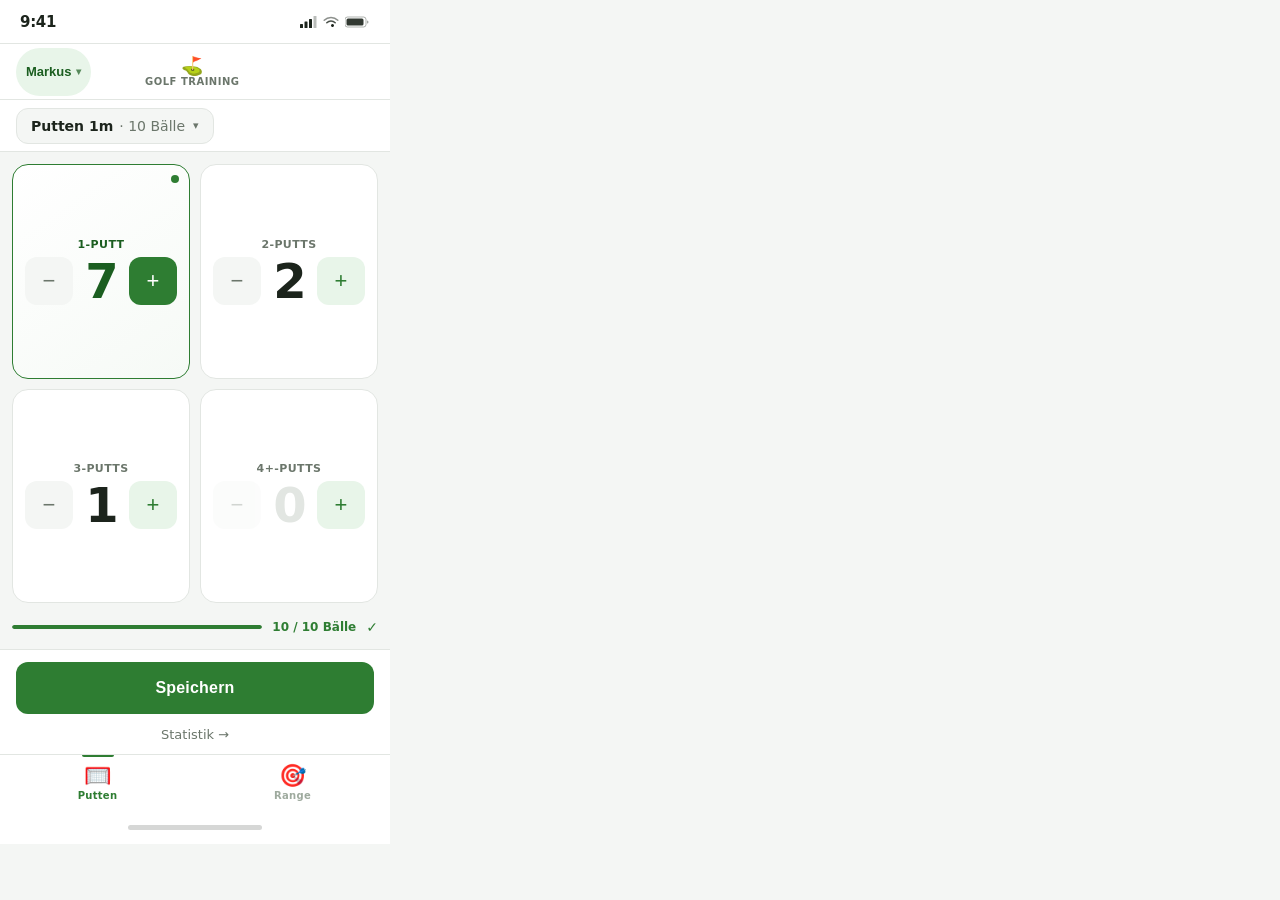
==== _bmad-output/planning-artifacts/ux-designs/ux-worktracker-golf-training-2026-06-18/.working/mock-putten-aufnahme.html @ d01dae8b "Add UI mocks for mobile-first redesign (Putten, Range, Statistik)" ====
<!DOCTYPE html>
<html lang="de">
<head>
  <meta charset="UTF-8">
  <meta name="viewport" content="width=390, initial-scale=1.0">
  <title>Golf Training – Putten Aufnahme</title>
  <style>
    /* ── Reset & base ───────────────────────────────────────── */
    *, *::before, *::after { box-sizing: border-box; margin: 0; padding: 0; }

    :root {
      --primary:        #2e7d32;
      --primary-dark:   #1b5e20;
      --primary-light:  #e8f5e9;
      --surface:        #f4f6f4;
      --card:           #ffffff;
      --divider:        #e2e6e2;
      --text-primary:   #1c241c;
      --text-muted:     #6b766b;
      --error:          #c62828;
      --r-sm:           6px;
      --r-md:           12px;
      --r-lg:           16px;
      --r-pill:         999px;
      --touch-min:      48px;
    }

    html, body {
      width: 390px;
      height: 844px;
      overflow: hidden;
      font-family: system-ui, -apple-system, sans-serif;
      background: var(--surface);
      color: var(--text-primary);
      -webkit-font-smoothing: antialiased;
    }

    /* ── Full-screen phone shell ────────────────────────────── */
    .phone {
      width: 390px;
      height: 844px;
      display: flex;
      flex-direction: column;
      background: var(--surface);
      position: relative;
      overflow: hidden;
    }

    /* ── iOS status bar simulation ──────────────────────────── */
    .status-bar {
      height: 44px;
      background: var(--card);
      display: flex;
      align-items: center;
      justify-content: space-between;
      padding: 0 20px;
      flex-shrink: 0;
      border-bottom: 1px solid var(--divider);
    }
    .status-bar__time {
      font-size: 15px;
      font-weight: 600;
      letter-spacing: -0.3px;
      color: var(--text-primary);
    }
    .status-bar__icons {
      display: flex;
      align-items: center;
      gap: 6px;
    }
    .status-bar__icons svg {
      fill: var(--text-primary);
    }

    /* ── App header ─────────────────────────────────────────── */
    .app-header {
      height: 56px;
      background: var(--card);
      border-bottom: 1px solid var(--divider);
      display: flex;
      align-items: center;
      justify-content: space-between;
      padding: 0 16px;
      flex-shrink: 0;
    }

    .player-chip {
      display: inline-flex;
      align-items: center;
      gap: 4px;
      background: var(--primary-light);
      color: var(--primary-dark);
      font-size: 13px;
      font-weight: 600;
      padding: 6px 10px;
      border-radius: var(--r-pill);
      min-height: var(--touch-min);
      cursor: pointer;
      border: none;
      outline: none;
    }
    .player-chip__caret {
      font-size: 10px;
      opacity: 0.7;
    }

    .app-header__title {
      display: flex;
      flex-direction: column;
      align-items: center;
      gap: 1px;
    }
    .app-header__icon {
      font-size: 18px;
      line-height: 1;
    }
    .app-header__name {
      font-size: 10px;
      font-weight: 600;
      color: var(--text-muted);
      letter-spacing: 0.5px;
      text-transform: uppercase;
    }

    .app-header__right {
      width: 80px; /* mirror left side for centering */
    }

    /* ── Picker strip ───────────────────────────────────────── */
    .picker-strip {
      height: 52px;
      background: var(--card);
      border-bottom: 1px solid var(--divider);
      display: flex;
      align-items: center;
      padding: 0 16px;
      flex-shrink: 0;
    }

    .exercise-chip {
      display: inline-flex;
      align-items: center;
      gap: 6px;
      background: var(--surface);
      border: 1.5px solid var(--divider);
      border-radius: var(--r-md);
      padding: 0 14px;
      height: 36px;
      font-size: 14px;
      font-weight: 600;
      color: var(--text-primary);
      cursor: pointer;
    }
    .exercise-chip__label {
      color: var(--text-muted);
      font-weight: 400;
    }
    .exercise-chip__caret {
      font-size: 11px;
      color: var(--text-muted);
      margin-left: 2px;
    }

    /* ── Recording area ─────────────────────────────────────── */
    .recording-area {
      flex: 1;
      display: flex;
      flex-direction: column;
      padding: 12px 12px 8px;
      gap: 10px;
      min-height: 0;
    }

    .counter-grid {
      display: grid;
      grid-template-columns: 1fr 1fr;
      grid-template-rows: 1fr 1fr;
      gap: 10px;
      flex: 1;
      min-height: 0;
    }

    /* ── Counter cell ───────────────────────────────────────── */
    .counter-cell {
      background: var(--card);
      border-radius: var(--r-lg);
      border: 1.5px solid var(--divider);
      display: flex;
      flex-direction: column;
      align-items: center;
      justify-content: center;
      padding: 12px 8px;
      position: relative;
      min-height: 120px;
      transition: border-color 0.15s;
    }

    .counter-cell--active {
      border-color: var(--primary);
      background: linear-gradient(145deg, #ffffff 0%, #f6faf6 100%);
    }

    .counter-cell__label {
      font-size: 11px;
      font-weight: 600;
      color: var(--text-muted);
      letter-spacing: 0.4px;
      text-transform: uppercase;
      margin-bottom: 6px;
    }

    .counter-cell--active .counter-cell__label {
      color: var(--primary-dark);
    }

    .counter-cell__controls {
      display: flex;
      align-items: center;
      justify-content: center;
      gap: 0;
      width: 100%;
    }

    .counter-btn {
      width: 48px;
      height: 48px;
      border-radius: var(--r-md);
      border: none;
      background: var(--surface);
      color: var(--text-primary);
      font-size: 22px;
      font-weight: 300;
      cursor: pointer;
      display: flex;
      align-items: center;
      justify-content: center;
      flex-shrink: 0;
      transition: background 0.1s, transform 0.08s;
      -webkit-tap-highlight-color: transparent;
    }

    .counter-btn:active {
      background: var(--divider);
      transform: scale(0.94);
    }

    .counter-btn--minus {
      color: var(--text-muted);
    }

    .counter-btn--plus {
      color: var(--primary);
      background: var(--primary-light);
    }

    .counter-btn--plus:active {
      background: #c8e6c9;
    }

    .counter-cell--active .counter-btn--plus {
      background: var(--primary);
      color: #fff;
    }

    .counter-cell--active .counter-btn--plus:active {
      background: var(--primary-dark);
    }

    .counter-cell__value {
      font-size: 3rem;
      font-weight: 700;
      line-height: 1;
      color: var(--text-primary);
      min-width: 56px;
      text-align: center;
      letter-spacing: -2px;
    }

    .counter-cell--active .counter-cell__value {
      color: var(--primary-dark);
    }

    .counter-cell--zero .counter-cell__value {
      color: var(--divider);
    }

    /* Dot indicator at top-right of cell */
    .counter-cell__dot {
      position: absolute;
      top: 10px;
      right: 10px;
      width: 8px;
      height: 8px;
      border-radius: 50%;
      background: var(--primary);
      opacity: 0;
    }
    .counter-cell--active .counter-cell__dot {
      opacity: 1;
    }

    /* ── Progress indicator ─────────────────────────────────── */
    .progress-row {
      display: flex;
      align-items: center;
      justify-content: center;
      gap: 10px;
      height: 28px;
      flex-shrink: 0;
    }

    .progress-bar-wrap {
      flex: 1;
      height: 4px;
      background: var(--divider);
      border-radius: var(--r-pill);
      overflow: hidden;
    }

    .progress-bar-fill {
      height: 100%;
      width: 100%;
      background: var(--primary);
      border-radius: var(--r-pill);
      transition: width 0.3s ease;
    }

    .progress-label {
      font-size: 12px;
      font-weight: 600;
      color: var(--text-muted);
      white-space: nowrap;
    }

    .progress-label--complete {
      color: var(--primary);
    }

    .progress-checkmark {
      font-size: 14px;
      color: var(--primary);
    }

    /* ── Footer action bar ──────────────────────────────────── */
    .footer-bar {
      background: var(--card);
      border-top: 1px solid var(--divider);
      padding: 12px 16px 0;
      flex-shrink: 0;
    }

    .btn-save {
      display: flex;
      align-items: center;
      justify-content: center;
      width: 100%;
      height: 52px;
      background: var(--primary);
      color: #fff;
      font-size: 16px;
      font-weight: 700;
      border: none;
      border-radius: var(--r-md);
      cursor: pointer;
      letter-spacing: 0.2px;
      transition: background 0.15s, transform 0.08s;
      -webkit-tap-highlight-color: transparent;
    }

    .btn-save:active {
      background: var(--primary-dark);
      transform: scale(0.985);
    }

    .footer-stat-link {
      display: flex;
      align-items: center;
      justify-content: center;
      height: 40px;
      font-size: 13px;
      color: var(--text-muted);
      text-decoration: none;
      gap: 4px;
      cursor: pointer;
    }

    .footer-stat-link:hover {
      color: var(--primary);
    }

    /* ── Bottom tab bar ─────────────────────────────────────── */
    .tab-bar {
      height: 56px;
      background: var(--card);
      border-top: 1px solid var(--divider);
      display: flex;
      align-items: stretch;
      flex-shrink: 0;
      padding-bottom: 0; /* safe area handled separately */
    }

    .tab-item {
      flex: 1;
      display: flex;
      flex-direction: column;
      align-items: center;
      justify-content: center;
      gap: 3px;
      cursor: pointer;
      -webkit-tap-highlight-color: transparent;
    }

    .tab-item__icon {
      font-size: 22px;
      line-height: 1;
    }

    .tab-item__label {
      font-size: 10px;
      font-weight: 600;
      letter-spacing: 0.3px;
    }

    .tab-item--active .tab-item__icon,
    .tab-item--active .tab-item__label {
      color: var(--primary);
    }

    .tab-item--inactive .tab-item__icon,
    .tab-item--inactive .tab-item__label {
      color: #9eaa9e;
    }

    /* Active indicator line at top of active tab */
    .tab-item--active::before {
      content: '';
      position: absolute;
      top: 0;
      width: 32px;
      height: 2px;
      background: var(--primary);
      border-radius: 0 0 var(--r-pill) var(--r-pill);
    }

    .tab-item {
      position: relative;
    }

    /* ── iOS home indicator ─────────────────────────────────── */
    .home-indicator {
      height: 34px;
      background: var(--card);
      display: flex;
      align-items: center;
      justify-content: center;
      flex-shrink: 0;
    }

    .home-indicator__bar {
      width: 134px;
      height: 5px;
      background: var(--text-primary);
      border-radius: var(--r-pill);
      opacity: 0.18;
    }
  </style>
</head>
<body>
<div class="phone">

  <!-- iOS Status Bar -->
  <div class="status-bar">
    <span class="status-bar__time">9:41</span>
    <div class="status-bar__icons">
      <!-- Signal bars -->
      <svg width="17" height="12" viewBox="0 0 17 12">
        <rect x="0"  y="8"  width="3" height="4" rx="0.5" opacity="1"/>
        <rect x="4.5" y="5.5" width="3" height="6.5" rx="0.5" opacity="1"/>
        <rect x="9"  y="3"  width="3" height="9" rx="0.5" opacity="1"/>
        <rect x="13.5" y="0" width="3" height="12" rx="0.5" opacity="0.3"/>
      </svg>
      <!-- WiFi -->
      <svg width="16" height="12" viewBox="0 0 16 12">
        <path d="M8 9.5 a1.5 1.5 0 1 1 0 .001Z" fill-rule="evenodd"/>
        <path d="M3.8 6.8 a6 6 0 0 1 8.4 0" stroke="#1c241c" stroke-width="1.5" stroke-linecap="round" fill="none" opacity="0.8"/>
        <path d="M1.2 4.2 a9.6 9.6 0 0 1 13.6 0" stroke="#1c241c" stroke-width="1.5" stroke-linecap="round" fill="none" opacity="0.5"/>
      </svg>
      <!-- Battery -->
      <svg width="25" height="12" viewBox="0 0 25 12">
        <rect x="0" y="1" width="21" height="10" rx="2.5" stroke="#1c241c" stroke-width="1" fill="none" opacity="0.35"/>
        <rect x="1.5" y="2.5" width="17" height="7" rx="1.5" fill="#1c241c" opacity="0.9"/>
        <path d="M22 4.5 v3 a1.5 1.5 0 0 0 0-3Z" fill="#1c241c" opacity="0.4"/>
      </svg>
    </div>
  </div>

  <!-- App Header -->
  <div class="app-header">
    <button class="player-chip" aria-label="Spieler wechseln">
      Markus
      <span class="player-chip__caret">▾</span>
    </button>

    <div class="app-header__title">
      <span class="app-header__icon">⛳</span>
      <span class="app-header__name">Golf Training</span>
    </div>

    <div class="app-header__right"></div>
  </div>

  <!-- Picker Strip -->
  <div class="picker-strip">
    <div class="exercise-chip" role="button" aria-label="Übung wechseln">
      <span>Putten 1m</span>
      <span class="exercise-chip__label">·&nbsp;10 Bälle</span>
      <span class="exercise-chip__caret">▾</span>
    </div>
  </div>

  <!-- Recording Area -->
  <div class="recording-area">

    <div class="counter-grid">

      <!-- 1-Putt: 7 (active — dominant result) -->
      <div class="counter-cell counter-cell--active" role="group" aria-label="1-Putt: 7">
        <div class="counter-cell__dot"></div>
        <span class="counter-cell__label">1-Putt</span>
        <div class="counter-cell__controls">
          <button class="counter-btn counter-btn--minus" aria-label="Weniger">−</button>
          <span class="counter-cell__value">7</span>
          <button class="counter-btn counter-btn--plus" aria-label="Mehr">+</button>
        </div>
      </div>

      <!-- 2-Putts: 2 -->
      <div class="counter-cell" role="group" aria-label="2-Putts: 2">
        <div class="counter-cell__dot"></div>
        <span class="counter-cell__label">2-Putts</span>
        <div class="counter-cell__controls">
          <button class="counter-btn counter-btn--minus" aria-label="Weniger">−</button>
          <span class="counter-cell__value">2</span>
          <button class="counter-btn counter-btn--plus" aria-label="Mehr">+</button>
        </div>
      </div>

      <!-- 3-Putts: 1 -->
      <div class="counter-cell" role="group" aria-label="3-Putts: 1">
        <div class="counter-cell__dot"></div>
        <span class="counter-cell__label">3-Putts</span>
        <div class="counter-cell__controls">
          <button class="counter-btn counter-btn--minus" aria-label="Weniger">−</button>
          <span class="counter-cell__value">1</span>
          <button class="counter-btn counter-btn--plus" aria-label="Mehr">+</button>
        </div>
      </div>

      <!-- 4+-Putts: 0 -->
      <div class="counter-cell counter-cell--zero" role="group" aria-label="4+-Putts: 0">
        <div class="counter-cell__dot"></div>
        <span class="counter-cell__label">4+-Putts</span>
        <div class="counter-cell__controls">
          <button class="counter-btn counter-btn--minus" aria-label="Weniger" disabled style="opacity:0.3;cursor:default">−</button>
          <span class="counter-cell__value">0</span>
          <button class="counter-btn counter-btn--plus" aria-label="Mehr">+</button>
        </div>
      </div>

    </div><!-- /counter-grid -->

    <!-- Progress indicator -->
    <div class="progress-row">
      <div class="progress-bar-wrap">
        <div class="progress-bar-fill" style="width:100%"></div>
      </div>
      <span class="progress-label progress-label--complete">10 / 10 Bälle</span>
      <span class="progress-checkmark">✓</span>
    </div>

  </div><!-- /recording-area -->

  <!-- Footer Action Bar -->
  <div class="footer-bar">
    <button class="btn-save">Speichern</button>
    <a class="footer-stat-link" href="#" aria-label="Zur Statistik">
      Statistik
      <span>→</span>
    </a>
  </div>

  <!-- Bottom Tab Bar -->
  <div class="tab-bar" role="tablist">
    <div class="tab-item tab-item--active" role="tab" aria-selected="true">
      <span class="tab-item__icon">🥅</span>
      <span class="tab-item__label">Putten</span>
    </div>
    <div class="tab-item tab-item--inactive" role="tab" aria-selected="false">
      <span class="tab-item__icon">🎯</span>
      <span class="tab-item__label">Range</span>
    </div>
  </div>

  <!-- iOS Home Indicator -->
  <div class="home-indicator">
    <div class="home-indicator__bar"></div>
  </div>

</div><!-- /phone -->
</body>
</html>
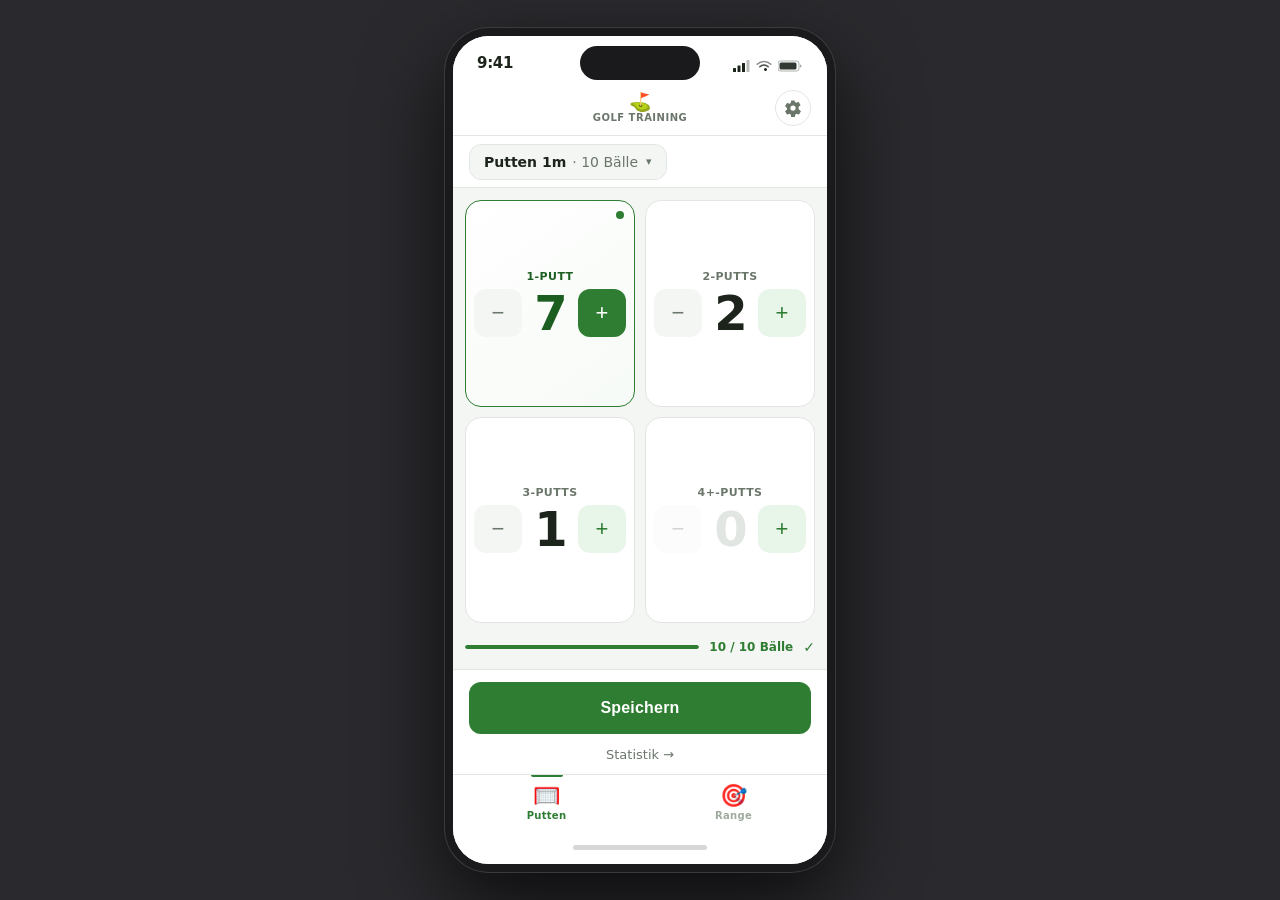
==== commit 7843cdd8: "Mocks: consistent phone frame + remove user chip, add settings icon" ====
--- a/_bmad-output/planning-artifacts/ux-designs/ux-worktracker-golf-training-2026-06-18/.working/mock-putten-aufnahme.html
+++ b/_bmad-output/planning-artifacts/ux-designs/ux-worktracker-golf-training-2026-06-18/.working/mock-putten-aufnahme.html
@@ -26,23 +26,46 @@
     }
 
     html, body {
+      min-height: 100vh;
+      background: #2a2a2e;
+      display: flex;
+      align-items: center;
+      justify-content: center;
+      font-family: system-ui, -apple-system, sans-serif;
+      -webkit-font-smoothing: antialiased;
+    }
+    .phone-frame {
       width: 390px;
       height: 844px;
+      border-radius: 44px;
+      border: 8px solid #1a1a1c;
+      box-shadow:
+        0 0 0 1px #3a3a3e,
+        0 32px 80px rgba(0,0,0,0.7),
+        inset 0 0 0 1px #4a4a4e;
+      position: relative;
       overflow: hidden;
-      font-family: system-ui, -apple-system, sans-serif;
       background: var(--surface);
-      color: var(--text-primary);
-      -webkit-font-smoothing: antialiased;
-    }
-
-    /* ── Full-screen phone shell ────────────────────────────── */
+    }
+    /* Dynamic Island */
+    .phone-frame::before {
+      content: '';
+      position: absolute;
+      top: 10px;
+      left: 50%;
+      transform: translateX(-50%);
+      width: 120px;
+      height: 34px;
+      background: #1a1a1c;
+      border-radius: 999px;
+      z-index: 100;
+    }
     .phone {
-      width: 390px;
-      height: 844px;
+      width: 100%;
+      height: 100%;
       display: flex;
       flex-direction: column;
       background: var(--surface);
-      position: relative;
       overflow: hidden;
     }
 
@@ -51,11 +74,10 @@
       height: 44px;
       background: var(--card);
       display: flex;
-      align-items: center;
+      align-items: flex-end;
       justify-content: space-between;
-      padding: 0 20px;
-      flex-shrink: 0;
-      border-bottom: 1px solid var(--divider);
+      padding: 0 24px 8px;
+      flex-shrink: 0;
     }
     .status-bar__time {
       font-size: 15px;
@@ -123,7 +145,30 @@
     }
 
     .app-header__right {
-      width: 80px; /* mirror left side for centering */
+      width: 36px; /* mirror left spacer for centering */
+      display: flex;
+      justify-content: flex-end;
+    }
+
+    .settings-btn {
+      width: 36px;
+      height: 36px;
+      border-radius: 50%;
+      background: transparent;
+      border: 1px solid var(--divider);
+      color: var(--text-muted);
+      display: flex;
+      align-items: center;
+      justify-content: center;
+      cursor: pointer;
+      padding: 0;
+      outline: none;
+      flex-shrink: 0;
+    }
+    .settings-btn svg {
+      width: 18px;
+      height: 18px;
+      fill: var(--text-muted);
     }
 
     /* ── Picker strip ───────────────────────────────────────── */
@@ -466,6 +511,7 @@
   </style>
 </head>
 <body>
+<div class="phone-frame">
 <div class="phone">
 
   <!-- iOS Status Bar -->
@@ -496,17 +542,20 @@
 
   <!-- App Header -->
   <div class="app-header">
-    <button class="player-chip" aria-label="Spieler wechseln">
-      Markus
-      <span class="player-chip__caret">▾</span>
-    </button>
+    <div style="width:36px;flex-shrink:0;"></div>
 
     <div class="app-header__title">
       <span class="app-header__icon">⛳</span>
       <span class="app-header__name">Golf Training</span>
     </div>
 
-    <div class="app-header__right"></div>
+    <div class="app-header__right">
+      <button class="settings-btn" aria-label="Einstellungen">
+        <svg viewBox="0 0 24 24" xmlns="http://www.w3.org/2000/svg">
+          <path d="M12 15.5A3.5 3.5 0 0 1 8.5 12 3.5 3.5 0 0 1 12 8.5a3.5 3.5 0 0 1 3.5 3.5 3.5 3.5 0 0 1-3.5 3.5m7.43-2.92c.04-.34.07-.69.07-1.08 0-.39-.03-.74-.07-1.08l2.32-1.82c.21-.16.27-.46.13-.7l-2.2-3.81c-.13-.25-.42-.33-.67-.25l-2.74 1.1c-.57-.44-1.18-.81-1.86-1.08l-.42-2.92C14.5 2.18 14.25 2 14 2h-4c-.25 0-.5.18-.54.42l-.42 2.92c-.68.27-1.29.64-1.86 1.08L4.44 5.32c-.25-.08-.54 0-.67.25L1.57 9.38c-.14.24-.08.54.13.7l2.32 1.82C4.03 12.26 4 12.61 4 13c0 .39.03.74.07 1.08L1.7 15.9c-.21.16-.27.46-.13.7l2.2 3.81c.13.25.42.33.67.25l2.74-1.1c.57.44 1.18.81 1.86 1.08l.42 2.92c.04.24.29.42.54.42h4c.25 0 .5-.18.54-.42l.42-2.92c.68-.27 1.29-.64 1.86-1.08l2.74 1.1c.25.08.54 0 .67-.25l2.2-3.81c.14-.24.08-.54-.13-.7l-2.32-1.82z"/>
+        </svg>
+      </button>
+    </div>
   </div>
 
   <!-- Picker Strip -->
@@ -607,5 +656,6 @@
   </div>
 
 </div><!-- /phone -->
+</div><!-- /phone-frame -->
 </body>
 </html>
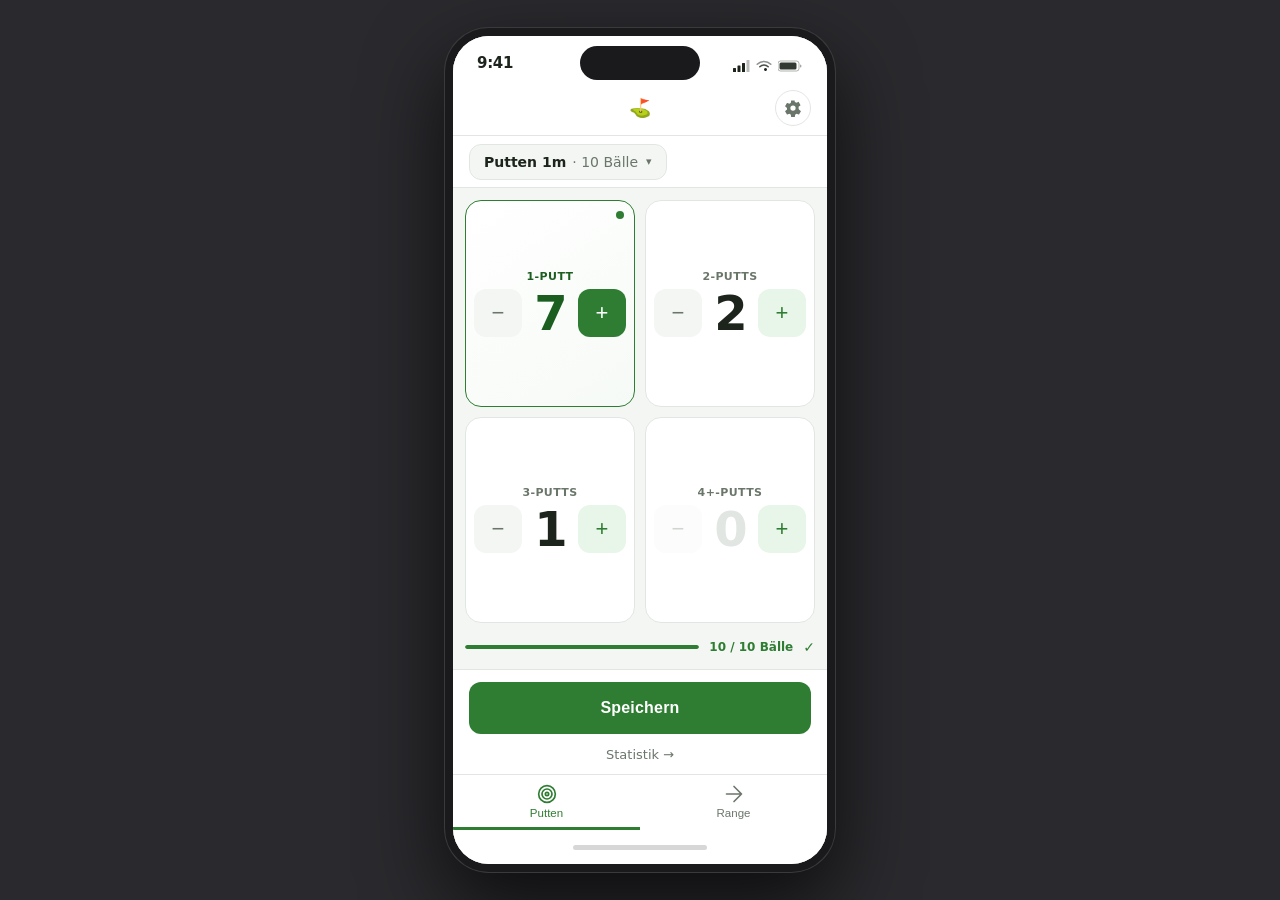
==== commit a63d39cc: "Mocks: unified tab bar + header (no text, SVG icons, green underline indicator)" ====
--- a/_bmad-output/planning-artifacts/ux-designs/ux-worktracker-golf-training-2026-06-18/.working/mock-putten-aufnahme.html
+++ b/_bmad-output/planning-artifacts/ux-designs/ux-worktracker-golf-training-2026-06-18/.working/mock-putten-aufnahme.html
@@ -435,15 +435,12 @@
 
     /* ── Bottom tab bar ─────────────────────────────────────── */
     .tab-bar {
-      height: 56px;
+      display: flex;
+      flex-shrink: 0;
       background: var(--card);
       border-top: 1px solid var(--divider);
-      display: flex;
-      align-items: stretch;
-      flex-shrink: 0;
-      padding-bottom: 0; /* safe area handled separately */
-    }
-
+      height: 56px;
+    }
     .tab-item {
       flex: 1;
       display: flex;
@@ -451,44 +448,21 @@
       align-items: center;
       justify-content: center;
       gap: 3px;
+      background: transparent;
+      border: none;
+      border-bottom: 3px solid transparent;
+      color: var(--text-muted);
+      font-size: 0.72rem;
+      font-weight: 500;
       cursor: pointer;
-      -webkit-tap-highlight-color: transparent;
-    }
-
-    .tab-item__icon {
-      font-size: 22px;
-      line-height: 1;
-    }
-
-    .tab-item__label {
-      font-size: 10px;
-      font-weight: 600;
-      letter-spacing: 0.3px;
-    }
-
-    .tab-item--active .tab-item__icon,
-    .tab-item--active .tab-item__label {
+      padding: 0;
+    }
+    .tab-item--active {
       color: var(--primary);
-    }
-
-    .tab-item--inactive .tab-item__icon,
-    .tab-item--inactive .tab-item__label {
-      color: #9eaa9e;
-    }
-
-    /* Active indicator line at top of active tab */
-    .tab-item--active::before {
-      content: '';
-      position: absolute;
-      top: 0;
-      width: 32px;
-      height: 2px;
-      background: var(--primary);
-      border-radius: 0 0 var(--r-pill) var(--r-pill);
-    }
-
-    .tab-item {
-      position: relative;
+      border-bottom-color: var(--primary);
+    }
+    .tab-item svg {
+      stroke: currentColor;
     }
 
     /* ── iOS home indicator ─────────────────────────────────── */
@@ -546,7 +520,6 @@
 
     <div class="app-header__title">
       <span class="app-header__icon">⛳</span>
-      <span class="app-header__name">Golf Training</span>
     </div>
 
     <div class="app-header__right">
@@ -639,16 +612,16 @@
   </div>
 
   <!-- Bottom Tab Bar -->
-  <div class="tab-bar" role="tablist">
-    <div class="tab-item tab-item--active" role="tab" aria-selected="true">
-      <span class="tab-item__icon">🥅</span>
-      <span class="tab-item__label">Putten</span>
-    </div>
-    <div class="tab-item tab-item--inactive" role="tab" aria-selected="false">
-      <span class="tab-item__icon">🎯</span>
-      <span class="tab-item__label">Range</span>
-    </div>
-  </div>
+  <nav class="tab-bar">
+    <button class="tab-item tab-item--active">
+      <svg width="20" height="20" viewBox="0 0 24 24" fill="none" stroke="currentColor" stroke-width="2" stroke-linecap="round" stroke-linejoin="round"><circle cx="12" cy="12" r="10"/><circle cx="12" cy="12" r="6"/><circle cx="12" cy="12" r="2"/></svg>
+      <span>Putten</span>
+    </button>
+    <button class="tab-item">
+      <svg width="20" height="20" viewBox="0 0 24 24" fill="none" stroke="currentColor" stroke-width="2" stroke-linecap="round" stroke-linejoin="round"><path d="M3 12h18M12 3l9 9-9 9"/></svg>
+      <span>Range</span>
+    </button>
+  </nav>
 
   <!-- iOS Home Indicator -->
   <div class="home-indicator">
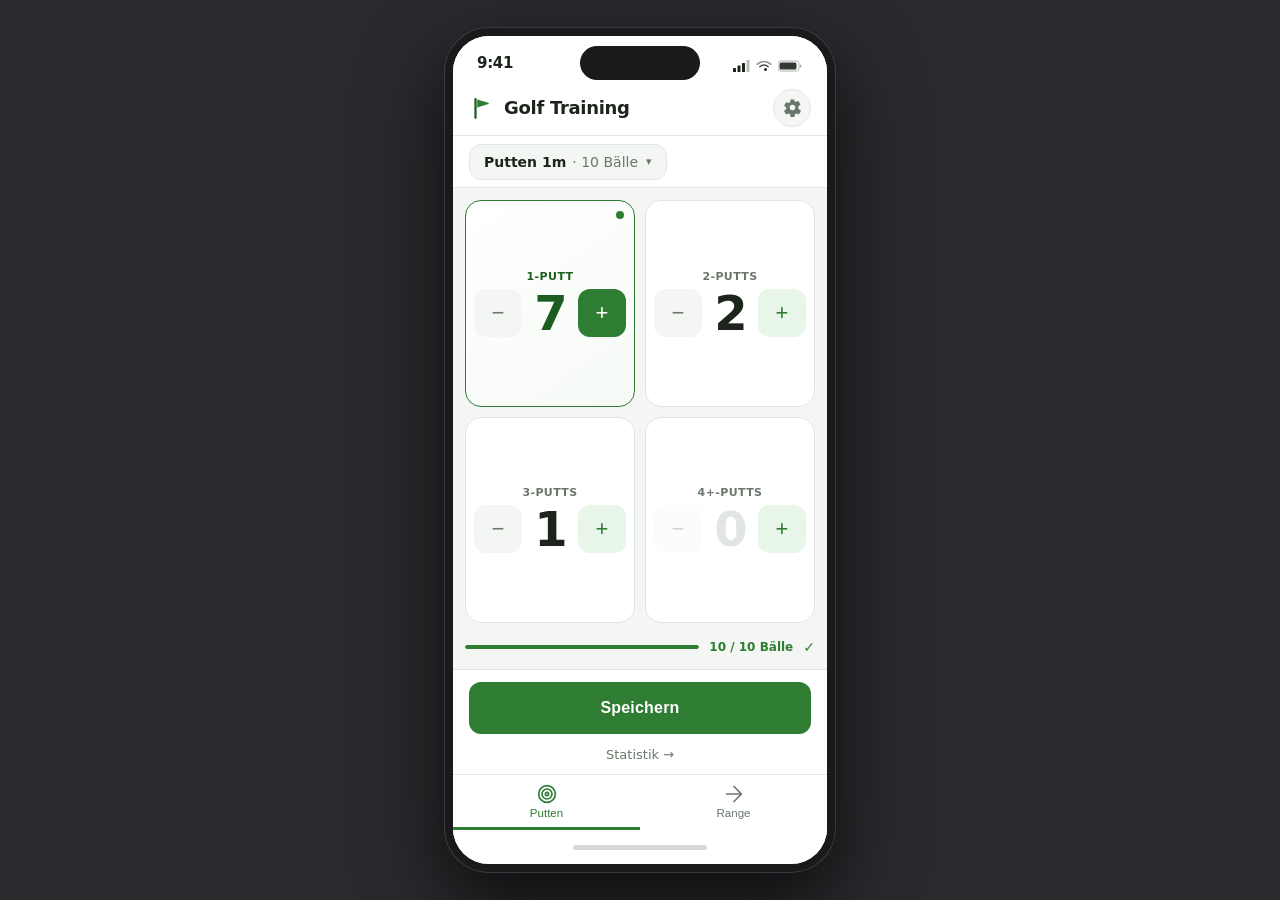
==== commit 43cf7328: "Mocks: consistent brand header (SVG logo + 'Golf Training' title + gear) on Putten & Range" ====
--- a/_bmad-output/planning-artifacts/ux-designs/ux-worktracker-golf-training-2026-06-18/.working/mock-putten-aufnahme.html
+++ b/_bmad-output/planning-artifacts/ux-designs/ux-worktracker-golf-training-2026-06-18/.working/mock-putten-aufnahme.html
@@ -106,55 +106,28 @@
       flex-shrink: 0;
     }
 
-    .player-chip {
-      display: inline-flex;
-      align-items: center;
-      gap: 4px;
-      background: var(--primary-light);
-      color: var(--primary-dark);
-      font-size: 13px;
-      font-weight: 600;
-      padding: 6px 10px;
-      border-radius: var(--r-pill);
-      min-height: var(--touch-min);
-      cursor: pointer;
-      border: none;
-      outline: none;
-    }
-    .player-chip__caret {
-      font-size: 10px;
-      opacity: 0.7;
-    }
-
-    .app-header__title {
-      display: flex;
-      flex-direction: column;
-      align-items: center;
-      gap: 1px;
-    }
-    .app-header__icon {
+    .brand {
+      display: flex;
+      align-items: center;
+      gap: 9px;
+    }
+    .brand__logo {
+      width: 26px;
+      height: 26px;
+      flex-shrink: 0;
+    }
+    .brand__title {
       font-size: 18px;
-      line-height: 1;
-    }
-    .app-header__name {
-      font-size: 10px;
-      font-weight: 600;
-      color: var(--text-muted);
-      letter-spacing: 0.5px;
-      text-transform: uppercase;
-    }
-
-    .app-header__right {
-      width: 36px; /* mirror left spacer for centering */
-      display: flex;
-      justify-content: flex-end;
+      font-weight: 700;
+      color: var(--text-primary);
+      letter-spacing: -0.3px;
     }
 
     .settings-btn {
-      width: 36px;
-      height: 36px;
+      width: 38px;
+      height: 38px;
       border-radius: 50%;
-      background: transparent;
+      background: var(--surface);
       border: 1px solid var(--divider);
       color: var(--text-muted);
       display: flex;
@@ -166,8 +139,8 @@
       flex-shrink: 0;
     }
     .settings-btn svg {
-      width: 18px;
-      height: 18px;
+      width: 19px;
+      height: 19px;
       fill: var(--text-muted);
     }
 
@@ -516,19 +489,19 @@
 
   <!-- App Header -->
   <div class="app-header">
-    <div style="width:36px;flex-shrink:0;"></div>
-
-    <div class="app-header__title">
-      <span class="app-header__icon">⛳</span>
+    <div class="brand">
+      <svg class="brand__logo" viewBox="0 0 24 24" aria-hidden="true">
+        <path d="M6 2.75a1.05 1.05 0 0 1 1.05 1.05V21a1.05 1.05 0 0 1-2.1 0V3.8A1.05 1.05 0 0 1 6 2.75Z" fill="#1b5e20"/>
+        <path d="M7.6 4.1l10.2 2.94a.7.7 0 0 1 .02 1.34L7.6 11.6V4.1Z" fill="#2e7d32"/>
+      </svg>
+      <span class="brand__title">Golf Training</span>
     </div>
 
-    <div class="app-header__right">
-      <button class="settings-btn" aria-label="Einstellungen">
-        <svg viewBox="0 0 24 24" xmlns="http://www.w3.org/2000/svg">
-          <path d="M12 15.5A3.5 3.5 0 0 1 8.5 12 3.5 3.5 0 0 1 12 8.5a3.5 3.5 0 0 1 3.5 3.5 3.5 3.5 0 0 1-3.5 3.5m7.43-2.92c.04-.34.07-.69.07-1.08 0-.39-.03-.74-.07-1.08l2.32-1.82c.21-.16.27-.46.13-.7l-2.2-3.81c-.13-.25-.42-.33-.67-.25l-2.74 1.1c-.57-.44-1.18-.81-1.86-1.08l-.42-2.92C14.5 2.18 14.25 2 14 2h-4c-.25 0-.5.18-.54.42l-.42 2.92c-.68.27-1.29.64-1.86 1.08L4.44 5.32c-.25-.08-.54 0-.67.25L1.57 9.38c-.14.24-.08.54.13.7l2.32 1.82C4.03 12.26 4 12.61 4 13c0 .39.03.74.07 1.08L1.7 15.9c-.21.16-.27.46-.13.7l2.2 3.81c.13.25.42.33.67.25l2.74-1.1c.57.44 1.18.81 1.86 1.08l.42 2.92c.04.24.29.42.54.42h4c.25 0 .5-.18.54-.42l.42-2.92c.68-.27 1.29-.64 1.86-1.08l2.74 1.1c.25.08.54 0 .67-.25l2.2-3.81c.14-.24.08-.54-.13-.7l-2.32-1.82z"/>
-        </svg>
-      </button>
-    </div>
+    <button class="settings-btn" aria-label="Einstellungen">
+      <svg viewBox="0 0 24 24" xmlns="http://www.w3.org/2000/svg">
+        <path d="M12 15.5A3.5 3.5 0 0 1 8.5 12 3.5 3.5 0 0 1 12 8.5a3.5 3.5 0 0 1 3.5 3.5 3.5 3.5 0 0 1-3.5 3.5m7.43-2.92c.04-.34.07-.69.07-1.08 0-.39-.03-.74-.07-1.08l2.32-1.82c.21-.16.27-.46.13-.7l-2.2-3.81c-.13-.25-.42-.33-.67-.25l-2.74 1.1c-.57-.44-1.18-.81-1.86-1.08l-.42-2.92C14.5 2.18 14.25 2 14 2h-4c-.25 0-.5.18-.54.42l-.42 2.92c-.68.27-1.29.64-1.86 1.08L4.44 5.32c-.25-.08-.54 0-.67.25L1.57 9.38c-.14.24-.08.54.13.7l2.32 1.82C4.03 12.26 4 12.61 4 13c0 .39.03.74.07 1.08L1.7 15.9c-.21.16-.27.46-.13.7l2.2 3.81c.13.25.42.33.67.25l2.74-1.1c.57.44 1.18.81 1.86 1.08l.42 2.92c.04.24.29.42.54.42h4c.25 0 .5-.18.54-.42l.42-2.92c.68-.27 1.29-.64 1.86-1.08l2.74 1.1c.25.08.54 0 .67-.25l2.2-3.81c.14-.24.08-.54-.13-.7l-2.32-1.82z"/>
+      </svg>
+    </button>
   </div>
 
   <!-- Picker Strip -->
